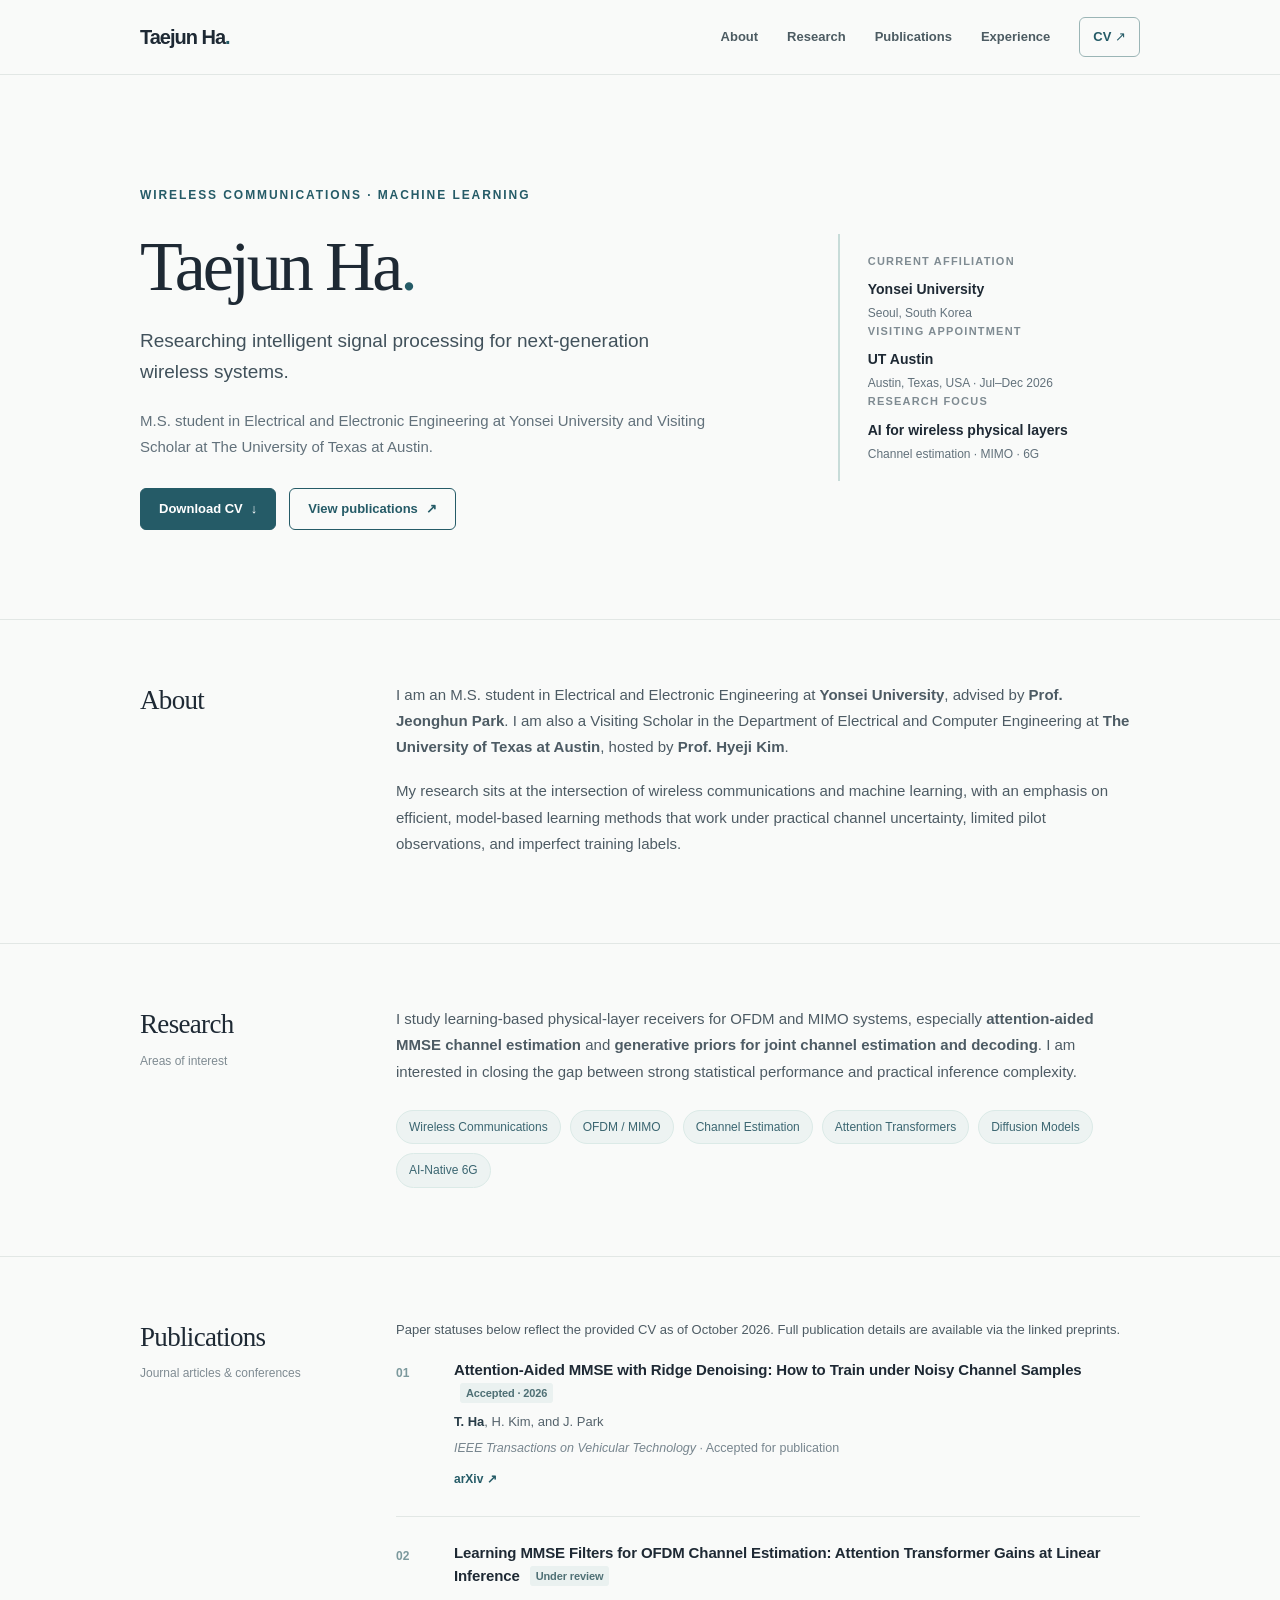
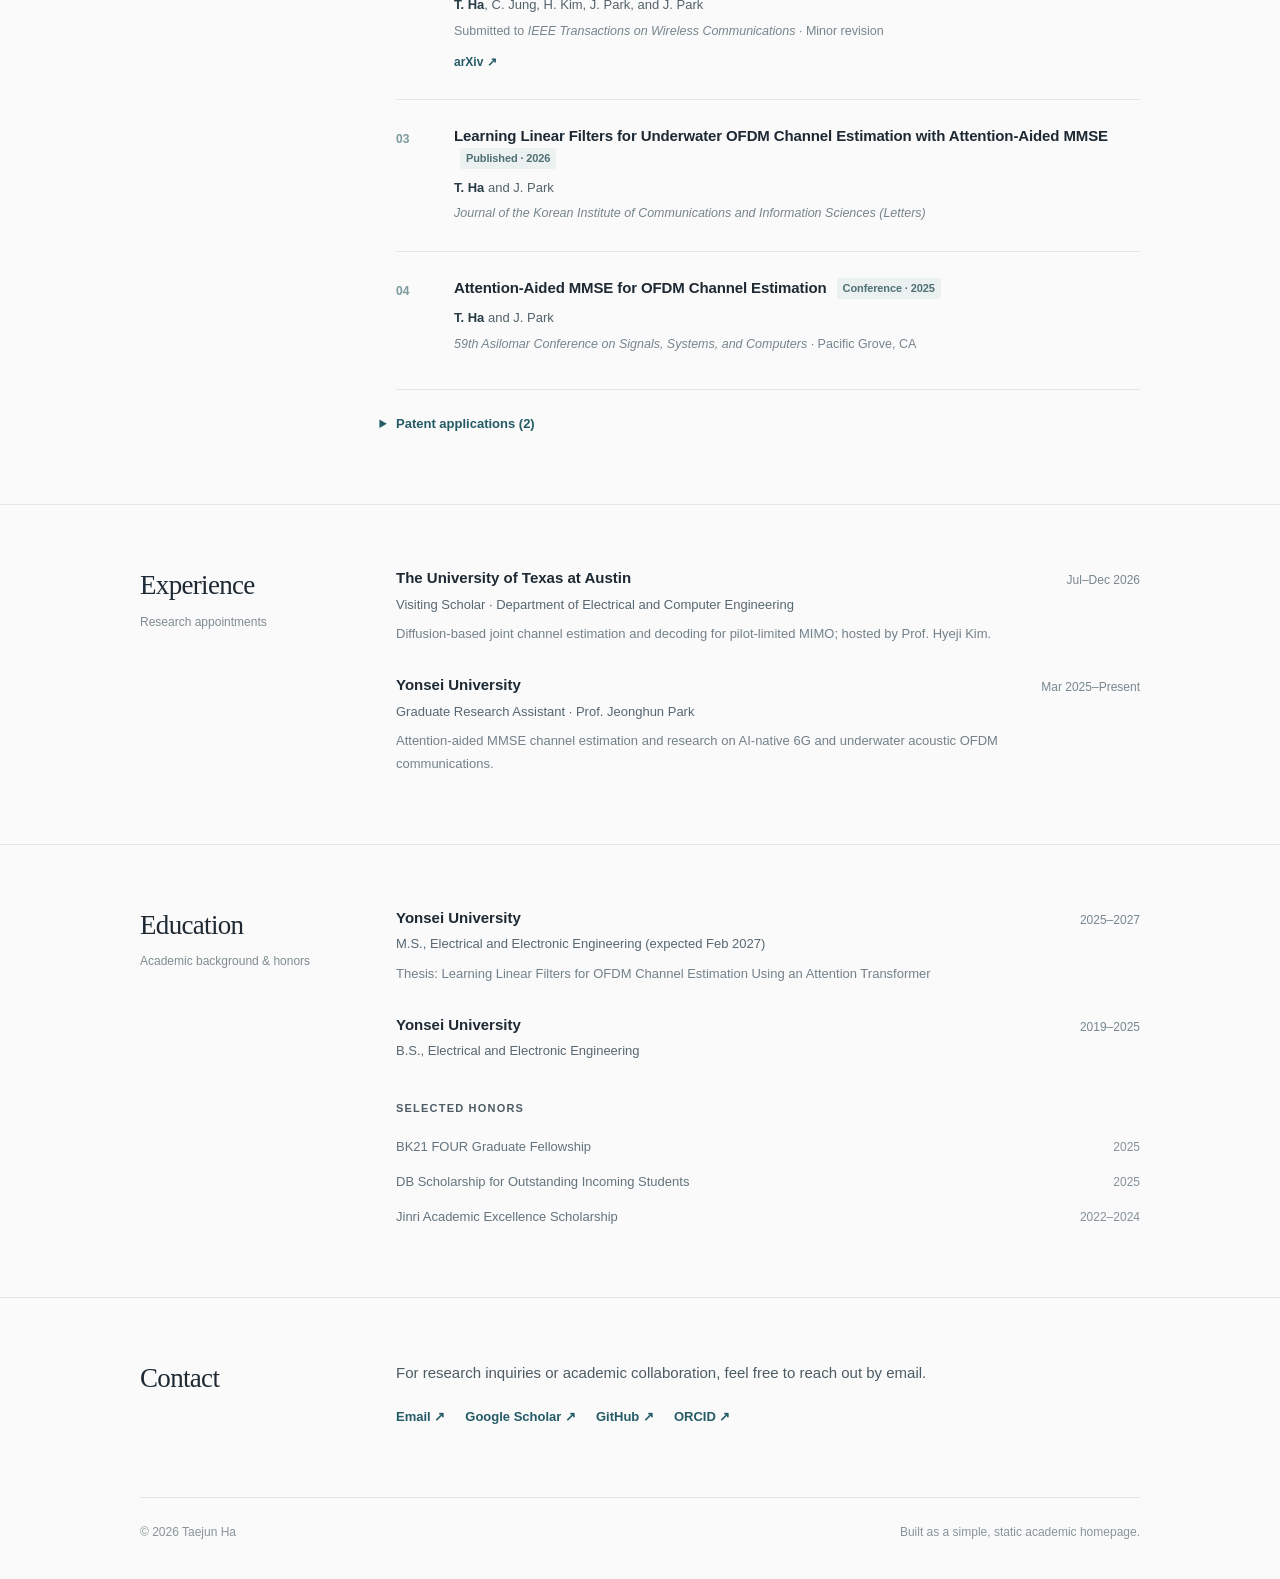
==== index.html @ 49353e11 "Add files via upload" ====
<!doctype html>
<html lang="en">
<head>
  <meta charset="utf-8">
  <meta name="viewport" content="width=device-width, initial-scale=1">
  <meta name="description" content="Taejun Ha — wireless communications researcher working on model-based deep learning, OFDM channel estimation, and AI-native 6G physical layers.">
  <meta name="theme-color" content="#f9faf9">
  <title>Taejun Ha | Researcher in Wireless Communications</title>
  <link rel="icon" type="image/svg+xml" href="favicon.svg">
  <style>
    :root {
      --bg: #f9faf9;
      --white: #ffffff;
      --ink: #1e2934;
      --muted: #62717b;
      --soft: #7f8b92;
      --accent: #255b67;
      --accent-dark: #18434c;
      --line: #e2e7e5;
      --tag: #edf3f2;
      --max: 1000px;
    }
    *, *::before, *::after { box-sizing: border-box; }
    html { scroll-behavior: smooth; scroll-padding-top: 105px; }
    body { margin: 0; background: var(--bg); color: var(--ink); font-family: -apple-system, BlinkMacSystemFont, "Segoe UI", Arial, sans-serif; font-size: 15px; line-height: 1.75; -webkit-font-smoothing: antialiased; }
    a { color: var(--accent); text-decoration: none; }
    a:hover { color: var(--accent-dark); text-decoration: underline; text-underline-offset: 3px; }
    a:focus-visible, summary:focus-visible { outline: 3px solid #76adb4; outline-offset: 4px; border-radius: 3px; }
    ::selection { color: var(--ink); background: #c8e2e0; }
    .skip-link { position: absolute; left: 12px; top: -80px; background: white; padding: 8px 12px; z-index: 11; }
    .skip-link:focus { top: 9px; }
    .container { width: min(calc(100% - 64px), var(--max)); margin: 0 auto; }
    .site-header { background: rgba(249, 250, 249, .95); border-bottom: 1px solid var(--line); position: sticky; top: 0; z-index: 10; backdrop-filter: blur(12px); }
    .header-inner { display: flex; justify-content: space-between; align-items: center; gap: 20px; min-height: 74px; }
    .brand { font-weight: 740; letter-spacing: -.05em; color: var(--ink); font-size: 20px; white-space: nowrap; }
    .brand span { color: var(--accent); }
    .brand:hover { color: var(--ink); text-decoration: none; }
    .nav-links { display: flex; align-items: center; gap: 29px; white-space: nowrap; }
    .nav-links a { color: #4c5b62; font-size: 13px; font-weight: 570; }
    .nav-links a:hover { color: var(--accent); }
    .header-cv { border: 1px solid #9bb5b6; border-radius: 6px; padding: 8px 13px; color: var(--accent) !important; }
    .hero { display: grid; grid-template-columns: minmax(0, 1.35fr) minmax(275px, .65fr); gap: 70px; padding-top: 110px; padding-bottom: 89px; }
    .eyebrow { color: var(--accent); font-size: 12px; text-transform: uppercase; letter-spacing: .16em; font-weight: 760; margin: 0 0 22px; }
    h1, h2, h3, p { margin-top: 0; }
    h1 { font-family: Georgia, "Times New Roman", serif; font-size: clamp(48px, 6vw, 70px); font-weight: 500; line-height: 1.1; letter-spacing: -.045em; margin-bottom: 21px; }
    .lead { color: #41515b; font-size: 19px; line-height: 1.62; font-weight: 390; max-width: 575px; margin-bottom: 20px; }
    .hero-desc { color: var(--muted); max-width: 570px; font-size: 15px; margin-bottom: 28px; }
    .actions { display: flex; gap: 13px; flex-wrap: wrap; align-items: center; }
    .btn { display: inline-flex; justify-content: center; align-items: center; gap: 8px; padding: 12px 18px; border: 1px solid var(--accent); border-radius: 6px; font-size: 13px; line-height: 1.2; font-weight: 700; transition: background .15s, color .15s, transform .15s; }
    .btn:hover { text-decoration: none; transform: translateY(-1px); }
    .btn-main { background: var(--accent); color: white; }
    .btn-main:hover { background: var(--accent-dark); color: white; }
    .btn-light { color: var(--accent); background: transparent; }
    .btn-light:hover { background: #eaf1f0; }
    .hero-aside { align-self: center; border-left: 2px solid #c8dcd9; padding: 18px 0 18px 28px; }
    .aside-label { font-size: 11px; font-weight: 740; text-transform: uppercase; color: var(--soft); letter-spacing: .11em; margin-bottom: 8px; }
    .aside-value { font-weight: 650; line-height: 1.5; margin: 0 0 25px; font-size: 14px; }
    .aside-value:last-child { margin-bottom: 0; }
    .aside-sub { display: block; color: var(--muted); font-size: 12px; font-weight: 400; margin-top: 4px; }
    .section { border-top: 1px solid var(--line); padding: 62px 0 68px; }
    .section-head { display: grid; grid-template-columns: 220px 1fr; gap: 36px; }
    .section-title { margin: 0; font-family: Georgia, "Times New Roman", serif; font-size: 27px; font-weight: 500; letter-spacing: -.025em; line-height: 1.35; }
    .section-sub { font-size: 12px; color: var(--soft); line-height: 1.6; margin-top: 9px; }
    .section-body { min-width: 0; }
    .section-body > p { max-width: 735px; color: #4d5b64; margin-bottom: 18px; }
    .tags { display: flex; flex-wrap: wrap; gap: 9px; margin-top: 25px; }
    .tag { background: var(--tag); color: #3b6671; font-size: 12px; border: 1px solid #dbeae7; border-radius: 50px; line-height: 1.2; padding: 9px 12px; }
    .section-note { color: var(--muted); font-size: 13px; margin-bottom: 25px; }
    .pub-list { list-style: none; padding: 0; margin: 0; }
    .pub { display: grid; grid-template-columns: 44px minmax(0, 1fr); gap: 14px; padding: 0 0 26px; margin-bottom: 25px; border-bottom: 1px solid var(--line); }
    .pub:last-child { margin-bottom: 0; padding-bottom: 0; border-bottom: 0; }
    .pub-num { font-size: 12px; font-weight: 720; color: #7c999d; padding-top: 4px; }
    .pub-title { font-weight: 740; font-size: 15px; line-height: 1.5; margin: 0 0 7px; letter-spacing: -.008em; }
    .pub-authors { color: #54626b; font-size: 13px; margin: 0 0 4px; }
    .pub-authors strong { color: #293d48; }
    .pub-meta { color: #77858e; font-size: 12.5px; margin: 0; }
    .pub-meta em { font-style: italic; }
    .pub-links { margin-top: 9px; display: flex; gap: 16px; flex-wrap: wrap; }
    .pub-links a { font-size: 12px; font-weight: 730; }
    .pill { color: #4f7075; background: #eaf1f0; border-radius: 3px; padding: 2px 6px; font-size: 11px; display: inline-block; margin-left: 6px; vertical-align: 1px; font-weight: 650; white-space: nowrap; }
    details.patents { margin-top: 34px; padding-top: 23px; border-top: 1px solid var(--line); }
    details.patents summary { cursor: pointer; font-size: 13px; font-weight: 720; color: var(--accent); list-style-position: outside; }
    .patent-list { padding: 16px 0 0 18px; color: #51606a; margin: 0; font-size: 13px; }
    .patent-list li { margin-bottom: 14px; padding-left: 3px; }
    .timeline { display: grid; gap: 28px; }
    .timeline-item { display: grid; grid-template-columns: minmax(0, 1fr) 125px; gap: 16px; }
    .timeline-item h3 { font-size: 15px; line-height: 1.5; margin: 0 0 4px; }
    .timeline-item .role { font-size: 13px; color: #586772; margin-bottom: 7px; }
    .timeline-item .detail { margin: 0; color: #73818b; font-size: 13px; }
    .timeline-item time { font-size: 12px; color: #788790; justify-self: end; padding-top: 3px; text-align: right; }
    .inner-heading { color: #5e717b; font-size: 11px; font-weight: 760; letter-spacing: .11em; text-transform: uppercase; margin: 29px 0 16px; }
    .mini-list { display: grid; gap: 12px; }
    .mini-list-item { display: flex; gap: 15px; justify-content: space-between; align-items: baseline; font-size: 13px; }
    .mini-list-item span { color: #64737d; }
    .mini-list-item time { color: #85919a; font-size: 12px; flex-shrink: 0; }
    .contact-line { display: flex; flex-wrap: wrap; gap: 11px 20px; margin-top: 20px; }
    .contact-line a { font-size: 13px; font-weight: 670; }
    .footer { border-top: 1px solid var(--line); padding: 24px 0 36px; display: flex; justify-content: space-between; gap: 20px; flex-wrap: wrap; color: #88959b; font-size: 12px; }
    @media (max-width: 860px) {
      .nav-links { gap: 15px; }
      .nav-links a { font-size: 12px; }
      .hero { gap: 37px; grid-template-columns: minmax(0, 1.3fr) minmax(240px, .7fr); }
      .section-head { grid-template-columns: 175px minmax(0, 1fr); gap: 28px; }
    }
    @media (max-width: 700px) {
      .container { width: min(calc(100% - 40px), var(--max)); }
      .header-inner { flex-wrap: wrap; gap: 4px; padding: 15px 0 12px; }
      .nav-links { width: 100%; justify-content: space-between; gap: 10px; overflow-x: auto; padding: 7px 0 0; }
      .nav-links a { font-size: 11.5px; }
      .header-cv { padding: 5px 8px; }
      .hero { display: block; padding-top: 66px; padding-bottom: 57px; }
      .hero-aside { margin-top: 44px; border-left-width: 2px; display: grid; grid-template-columns: 1fr 1fr; gap: 12px; }
      .aside-value { margin-bottom: 13px; }
      .hero-desc { font-size: 14px; }
      .section { padding: 43px 0 48px; }
      .section-head { display: block; }
      .section-title { margin-bottom: 9px; }
      .section-sub { margin: 0 0 24px; }
      .pub { grid-template-columns: 35px 1fr; gap: 7px; }
      .timeline-item { grid-template-columns: minmax(0,1fr); gap: 3px; }
      .timeline-item time { justify-self: start; order: -1; margin-bottom: 2px; }
    }
    @media (max-width: 360px) {
      .hero-aside { grid-template-columns: 1fr; }
      .nav-links { gap: 14px; justify-content: flex-start; }
    }
    @media (prefers-reduced-motion: reduce) { html { scroll-behavior: auto; } .btn { transition: none; } }
    @media print {
      .site-header, .actions, .footer, .skip-link { display: none; }
      html { scroll-padding-top: 0; }
      body { background: white; font-size: 11pt; }
      .container { width: 100%; }
      .hero { padding: 15pt 0 20pt; }
      .section { padding: 18pt 0; }
      .pub, .timeline-item { break-inside: avoid; }
    }
  </style>
</head>
<body>
  <a class="skip-link" href="#main">Skip to content</a>
  <header class="site-header">
    <div class="container header-inner">
      <a class="brand" href="#top" aria-label="Taejun Ha homepage">Taejun Ha<span>.</span></a>
      <nav class="nav-links" aria-label="Main navigation">
        <a href="#about">About</a>
        <a href="#research">Research</a>
        <a href="#publications">Publications</a>
        <a href="#experience">Experience</a>
        <a class="header-cv" href="assets/Taejun_Ha_CV_public.pdf" target="_blank" rel="noopener noreferrer">CV ↗</a>
      </nav>
    </div>
  </header>

  <main id="main">
    <section class="hero container" id="top" aria-labelledby="hero-title">
      <div>
        <p class="eyebrow">Wireless Communications · Machine Learning</p>
        <h1 id="hero-title">Taejun Ha<span style="color:var(--accent)">.</span></h1>
        <p class="lead">Researching intelligent signal processing for next-generation wireless systems.</p>
        <p class="hero-desc">M.S. student in Electrical and Electronic Engineering at Yonsei University and Visiting Scholar at The University of Texas at Austin.</p>
        <div class="actions">
          <a class="btn btn-main" href="assets/Taejun_Ha_CV_public.pdf" download="Taejun_Ha_CV.pdf">Download CV <span aria-hidden="true">↓</span></a>
          <a class="btn btn-light" href="#publications">View publications <span aria-hidden="true">↗</span></a>
        </div>
      </div>
      <aside class="hero-aside" aria-label="Academic details">
        <div>
          <p class="aside-label">Current affiliation</p>
          <p class="aside-value">Yonsei University<span class="aside-sub">Seoul, South Korea</span></p>
        </div>
        <div>
          <p class="aside-label">Visiting appointment</p>
          <p class="aside-value">UT Austin<span class="aside-sub">Austin, Texas, USA · Jul–Dec 2026</span></p>
        </div>
        <div>
          <p class="aside-label">Research focus</p>
          <p class="aside-value">AI for wireless physical layers<span class="aside-sub">Channel estimation · MIMO · 6G</span></p>
        </div>
      </aside>
    </section>

    <section class="section" id="about" aria-labelledby="about-heading">
      <div class="container section-head">
        <div><h2 class="section-title" id="about-heading">About</h2></div>
        <div class="section-body">
          <p>I am an M.S. student in Electrical and Electronic Engineering at <strong>Yonsei University</strong>, advised by <strong>Prof. Jeonghun Park</strong>. I am also a Visiting Scholar in the Department of Electrical and Computer Engineering at <strong>The University of Texas at Austin</strong>, hosted by <strong>Prof. Hyeji Kim</strong>.</p>
          <p>My research sits at the intersection of wireless communications and machine learning, with an emphasis on efficient, model-based learning methods that work under practical channel uncertainty, limited pilot observations, and imperfect training labels.</p>
        </div>
      </div>
    </section>

    <section class="section" id="research" aria-labelledby="research-heading">
      <div class="container section-head">
        <div><h2 class="section-title" id="research-heading">Research</h2><p class="section-sub">Areas of interest</p></div>
        <div class="section-body">
          <p>I study learning-based physical-layer receivers for OFDM and MIMO systems, especially <strong>attention-aided MMSE channel estimation</strong> and <strong>generative priors for joint channel estimation and decoding</strong>. I am interested in closing the gap between strong statistical performance and practical inference complexity.</p>
          <div class="tags" aria-label="Research keywords">
            <span class="tag">Wireless Communications</span>
            <span class="tag">OFDM / MIMO</span>
            <span class="tag">Channel Estimation</span>
            <span class="tag">Attention Transformers</span>
            <span class="tag">Diffusion Models</span>
            <span class="tag">AI-Native 6G</span>
          </div>
        </div>
      </div>
    </section>

    <section class="section" id="publications" aria-labelledby="publications-heading">
      <div class="container section-head">
        <div><h2 class="section-title" id="publications-heading">Publications</h2><p class="section-sub">Journal articles &amp; conferences</p></div>
        <div class="section-body">
          <p class="section-note">Paper statuses below reflect the provided CV as of October 2026. Full publication details are available via the linked preprints.</p>
          <ol class="pub-list">
            <li class="pub">
              <span class="pub-num">01</span>
              <div>
                <p class="pub-title">Attention-Aided MMSE with Ridge Denoising: How to Train under Noisy Channel Samples <span class="pill">Accepted · 2026</span></p>
                <p class="pub-authors"><strong>T. Ha</strong>, H. Kim, and J. Park</p>
                <p class="pub-meta"><em>IEEE Transactions on Vehicular Technology</em> · Accepted for publication</p>
                <div class="pub-links"><a href="https://arxiv.org/abs/2608.15945" target="_blank" rel="noopener noreferrer">arXiv ↗</a></div>
              </div>
            </li>
            <li class="pub">
              <span class="pub-num">02</span>
              <div>
                <p class="pub-title">Learning MMSE Filters for OFDM Channel Estimation: Attention Transformer Gains at Linear Inference <span class="pill">Under review</span></p>
                <p class="pub-authors"><strong>T. Ha</strong>, C. Jung, H. Kim, J. Park, and J. Park</p>
                <p class="pub-meta">Submitted to <em>IEEE Transactions on Wireless Communications</em> · Minor revision</p>
                <div class="pub-links"><a href="https://arxiv.org/abs/2506.00452" target="_blank" rel="noopener noreferrer">arXiv ↗</a></div>
              </div>
            </li>
            <li class="pub">
              <span class="pub-num">03</span>
              <div>
                <p class="pub-title">Learning Linear Filters for Underwater OFDM Channel Estimation with Attention-Aided MMSE <span class="pill">Published · 2026</span></p>
                <p class="pub-authors"><strong>T. Ha</strong> and J. Park</p>
                <p class="pub-meta"><em>Journal of the Korean Institute of Communications and Information Sciences (Letters)</em></p>
              </div>
            </li>
            <li class="pub">
              <span class="pub-num">04</span>
              <div>
                <p class="pub-title">Attention-Aided MMSE for OFDM Channel Estimation <span class="pill">Conference · 2025</span></p>
                <p class="pub-authors"><strong>T. Ha</strong> and J. Park</p>
                <p class="pub-meta"><em>59th Asilomar Conference on Signals, Systems, and Computers</em> · Pacific Grove, CA</p>
              </div>
            </li>
          </ol>
          <details class="patents">
            <summary>Patent applications (2)</summary>
            <ol class="patent-list">
              <li><strong>Channel Estimation System and Method Using A-MMSE in OFDM Systems.</strong> J. Park and T. Ha. Korean Patent Application No. 10-2025-0083228; filed June 24, 2025. Pending.</li>
              <li><strong>Method and Apparatus for Channel Estimation Using an Adaptive Channel-Estimation Filter.</strong> J. Park and T. Ha. Korean Patent Application No. 10-2026-0127455; filed July 10, 2026. Pending.</li>
            </ol>
          </details>
        </div>
      </div>
    </section>

    <section class="section" id="experience" aria-labelledby="experience-heading">
      <div class="container section-head">
        <div><h2 class="section-title" id="experience-heading">Experience</h2><p class="section-sub">Research appointments</p></div>
        <div class="section-body timeline">
          <div class="timeline-item">
            <div>
              <h3>The University of Texas at Austin</h3>
              <p class="role">Visiting Scholar · Department of Electrical and Computer Engineering</p>
              <p class="detail">Diffusion-based joint channel estimation and decoding for pilot-limited MIMO; hosted by Prof. Hyeji Kim.</p>
            </div>
            <time>Jul–Dec 2026</time>
          </div>
          <div class="timeline-item">
            <div>
              <h3>Yonsei University</h3>
              <p class="role">Graduate Research Assistant · Prof. Jeonghun Park</p>
              <p class="detail">Attention-aided MMSE channel estimation and research on AI-native 6G and underwater acoustic OFDM communications.</p>
            </div>
            <time>Mar 2025–Present</time>
          </div>
        </div>
      </div>
    </section>

    <section class="section" id="education" aria-labelledby="education-heading">
      <div class="container section-head">
        <div><h2 class="section-title" id="education-heading">Education</h2><p class="section-sub">Academic background &amp; honors</p></div>
        <div class="section-body">
          <div class="timeline">
            <div class="timeline-item">
              <div>
                <h3>Yonsei University</h3>
                <p class="role">M.S., Electrical and Electronic Engineering (expected Feb 2027)</p>
                <p class="detail">Thesis: Learning Linear Filters for OFDM Channel Estimation Using an Attention Transformer</p>
              </div>
              <time>2025–2027</time>
            </div>
            <div class="timeline-item">
              <div>
                <h3>Yonsei University</h3>
                <p class="role">B.S., Electrical and Electronic Engineering</p>
              </div>
              <time>2019–2025</time>
            </div>
          </div>
          <p class="inner-heading">Selected Honors</p>
          <div class="mini-list">
            <div class="mini-list-item"><span>BK21 FOUR Graduate Fellowship</span><time>2025</time></div>
            <div class="mini-list-item"><span>DB Scholarship for Outstanding Incoming Students</span><time>2025</time></div>
            <div class="mini-list-item"><span>Jinri Academic Excellence Scholarship</span><time>2022–2024</time></div>
          </div>
        </div>
      </div>
    </section>

    <section class="section" id="contact" aria-labelledby="contact-heading">
      <div class="container section-head">
        <div><h2 class="section-title" id="contact-heading">Contact</h2></div>
        <div class="section-body">
          <p>For research inquiries or academic collaboration, feel free to reach out by email.</p>
          <div class="contact-line">
            <a href="mailto:tjha@yonsei.ac.kr">Email ↗</a>
            <a href="https://scholar.google.com/citations?user=SCbCRH0AAAAJ" target="_blank" rel="noopener noreferrer">Google Scholar ↗</a>
            <a href="https://github.com/TaeJun1999" target="_blank" rel="noopener noreferrer">GitHub ↗</a>
            <a href="https://orcid.org/0009-0004-8856-996X" target="_blank" rel="noopener noreferrer">ORCID ↗</a>
          </div>
        </div>
      </div>
    </section>
  </main>

  <footer class="container footer">
    <span>© 2026 Taejun Ha</span>
    <span>Built as a simple, static academic homepage.</span>
  </footer>
</body>
</html>
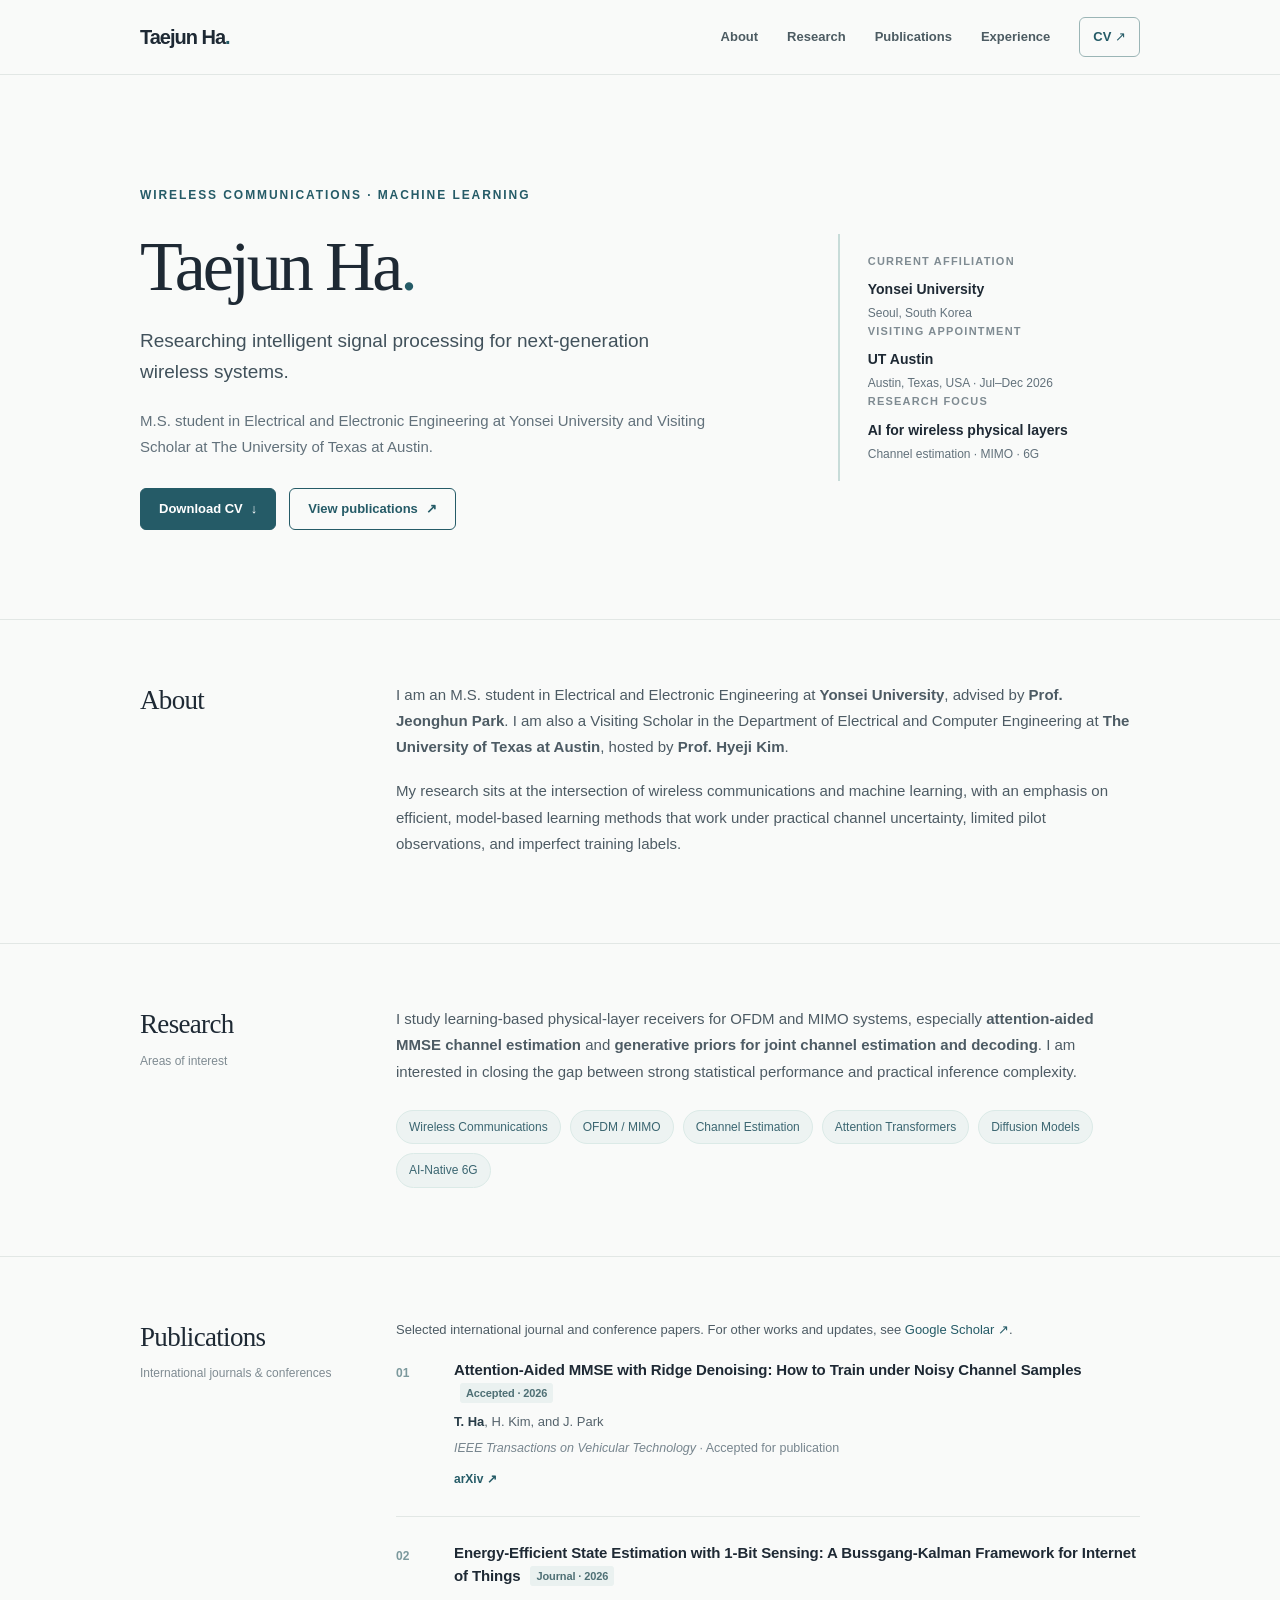
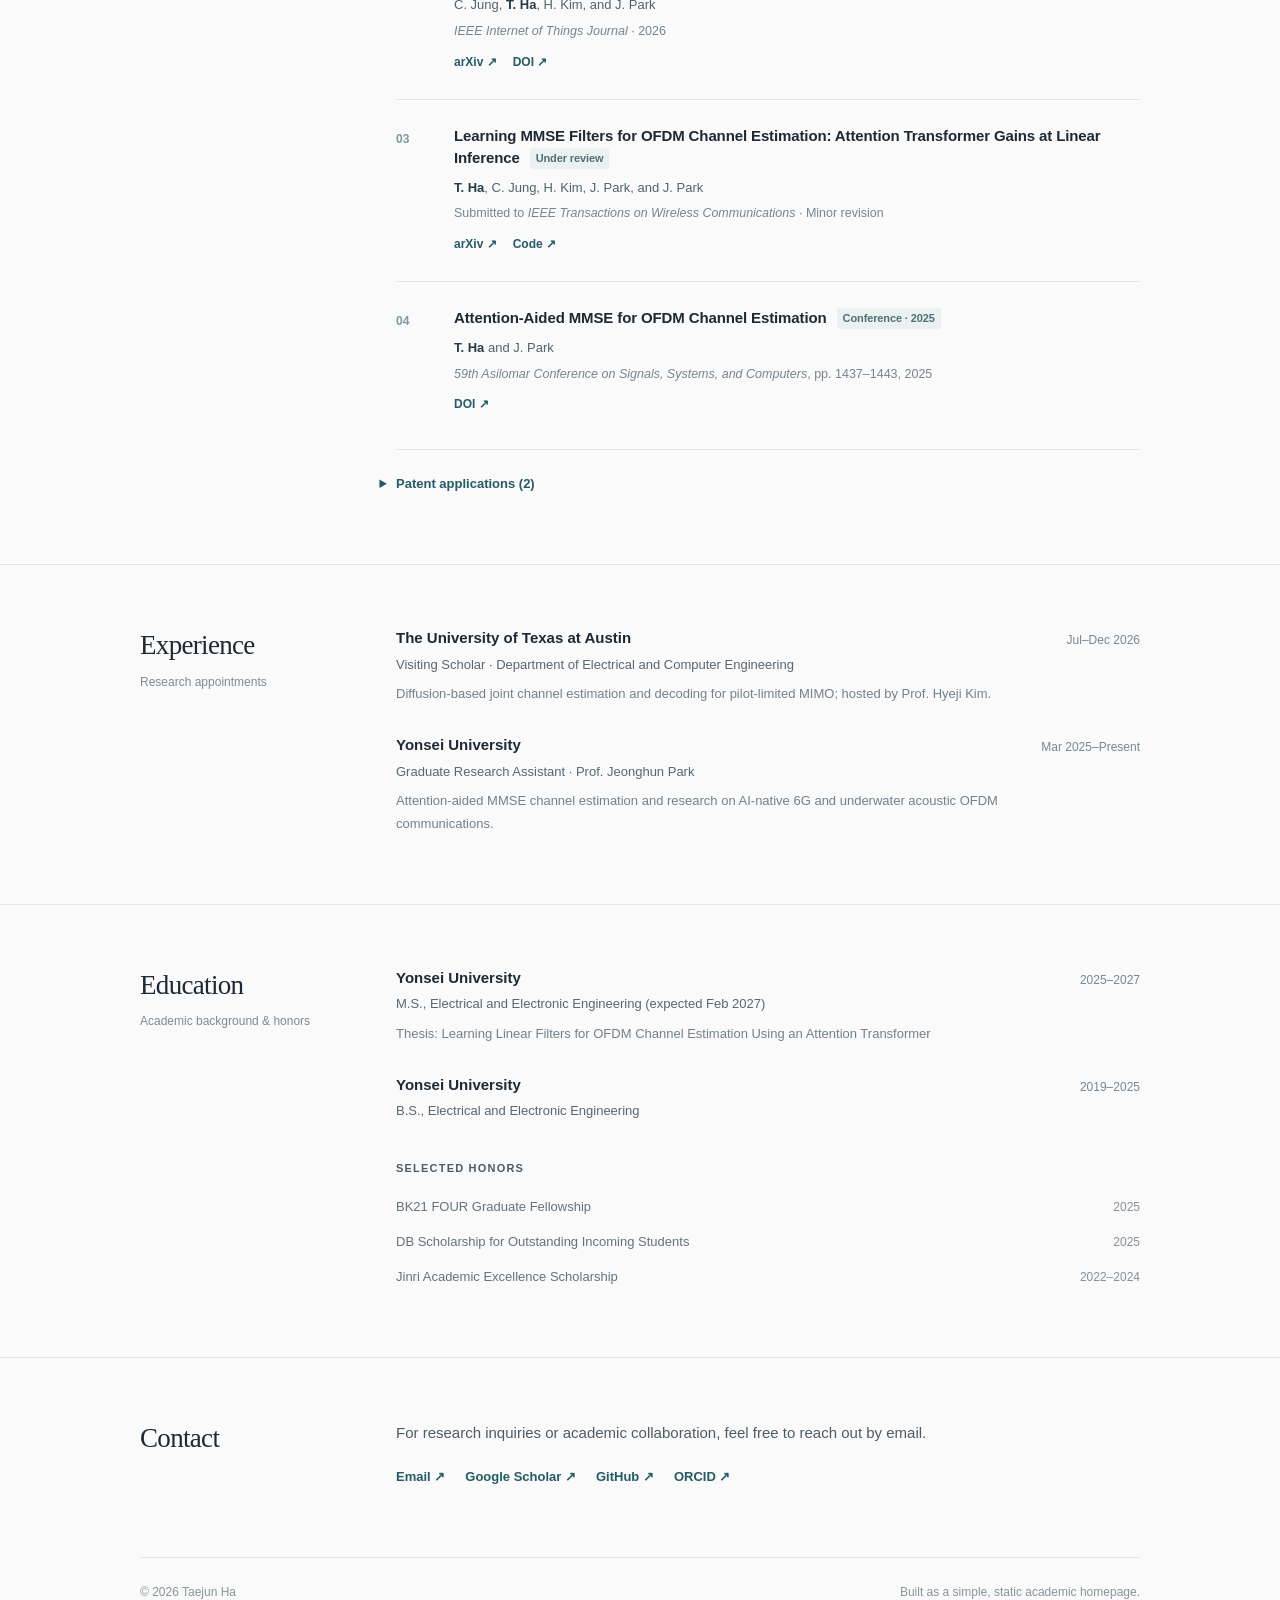
==== commit c67b72b5: "Refresh international publications and omit domestic papers" ====
--- a/index.html
+++ b/index.html
@@ -208,9 +208,9 @@
 
     <section class="section" id="publications" aria-labelledby="publications-heading">
       <div class="container section-head">
-        <div><h2 class="section-title" id="publications-heading">Publications</h2><p class="section-sub">Journal articles &amp; conferences</p></div>
-        <div class="section-body">
-          <p class="section-note">Paper statuses below reflect the provided CV as of October 2026. Full publication details are available via the linked preprints.</p>
+        <div><h2 class="section-title" id="publications-heading">Publications</h2><p class="section-sub">International journals &amp; conferences</p></div>
+        <div class="section-body">
+          <p class="section-note">Selected international journal and conference papers. For other works and updates, see <a href="https://scholar.google.com/citations?user=SCbCRH0AAAAJ" target="_blank" rel="noopener noreferrer">Google Scholar ↗</a>.</p>
           <ol class="pub-list">
             <li class="pub">
               <span class="pub-num">01</span>
@@ -224,18 +224,19 @@
             <li class="pub">
               <span class="pub-num">02</span>
               <div>
+                <p class="pub-title">Energy-Efficient State Estimation with 1-Bit Sensing: A Bussgang-Kalman Framework for Internet of Things <span class="pill">Journal · 2026</span></p>
+                <p class="pub-authors">C. Jung, <strong>T. Ha</strong>, H. Kim, and J. Park</p>
+                <p class="pub-meta"><em>IEEE Internet of Things Journal</em> · 2026</p>
+                <div class="pub-links"><a href="https://arxiv.org/abs/2507.17284" target="_blank" rel="noopener noreferrer">arXiv ↗</a> <a href="https://doi.org/10.1109/JIOT.2026.3725672" target="_blank" rel="noopener noreferrer">DOI ↗</a></div>
+              </div>
+            </li>
+            <li class="pub">
+              <span class="pub-num">03</span>
+              <div>
                 <p class="pub-title">Learning MMSE Filters for OFDM Channel Estimation: Attention Transformer Gains at Linear Inference <span class="pill">Under review</span></p>
                 <p class="pub-authors"><strong>T. Ha</strong>, C. Jung, H. Kim, J. Park, and J. Park</p>
                 <p class="pub-meta">Submitted to <em>IEEE Transactions on Wireless Communications</em> · Minor revision</p>
-                <div class="pub-links"><a href="https://arxiv.org/abs/2506.00452" target="_blank" rel="noopener noreferrer">arXiv ↗</a></div>
-              </div>
-            </li>
-            <li class="pub">
-              <span class="pub-num">03</span>
-              <div>
-                <p class="pub-title">Learning Linear Filters for Underwater OFDM Channel Estimation with Attention-Aided MMSE <span class="pill">Published · 2026</span></p>
-                <p class="pub-authors"><strong>T. Ha</strong> and J. Park</p>
-                <p class="pub-meta"><em>Journal of the Korean Institute of Communications and Information Sciences (Letters)</em></p>
+                <div class="pub-links"><a href="https://arxiv.org/abs/2506.00452" target="_blank" rel="noopener noreferrer">arXiv ↗</a> <a href="https://github.com/TaeJun1999/Attention-aided-MMSE" target="_blank" rel="noopener noreferrer">Code ↗</a></div>
               </div>
             </li>
             <li class="pub">
@@ -243,7 +244,8 @@
               <div>
                 <p class="pub-title">Attention-Aided MMSE for OFDM Channel Estimation <span class="pill">Conference · 2025</span></p>
                 <p class="pub-authors"><strong>T. Ha</strong> and J. Park</p>
-                <p class="pub-meta"><em>59th Asilomar Conference on Signals, Systems, and Computers</em> · Pacific Grove, CA</p>
+                <p class="pub-meta"><em>59th Asilomar Conference on Signals, Systems, and Computers</em>, pp. 1437–1443, 2025</p>
+                <div class="pub-links"><a href="https://doi.org/10.1109/IEEECONF67917.2025.11443463" target="_blank" rel="noopener noreferrer">DOI ↗</a></div>
               </div>
             </li>
           </ol>
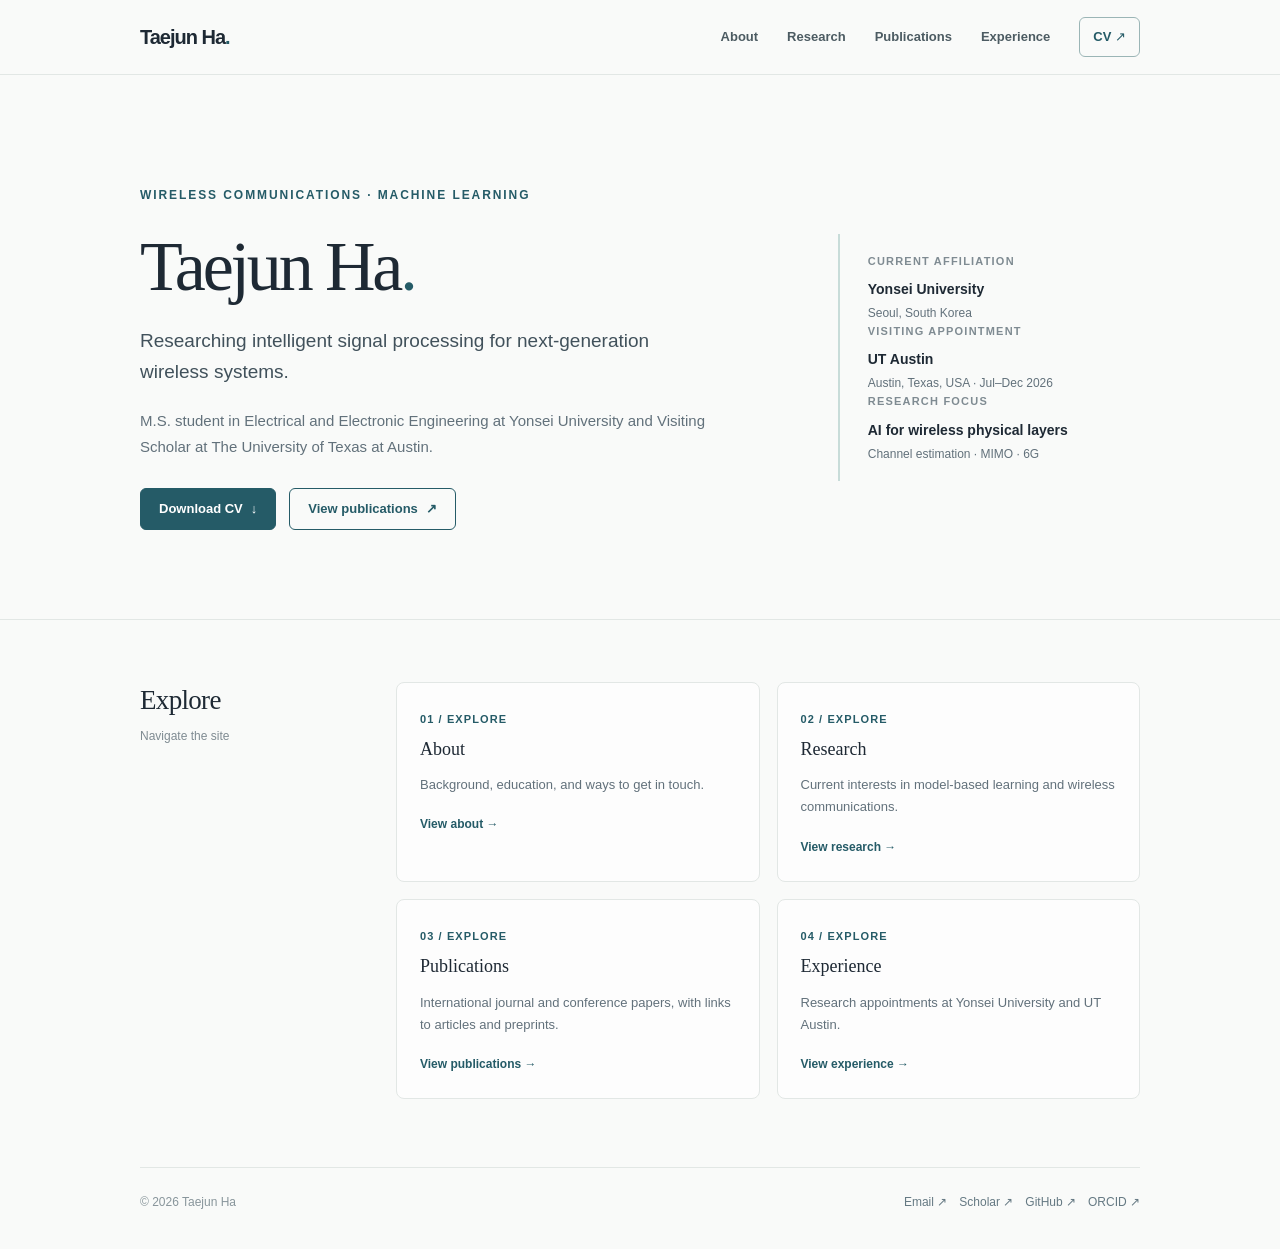
==== commit 343d440b: "Split academic website into dedicated pages and group journal vs conference papers" ====
--- a/index.html
+++ b/index.html
@@ -3,156 +3,29 @@
 <head>
   <meta charset="utf-8">
   <meta name="viewport" content="width=device-width, initial-scale=1">
-  <meta name="description" content="Taejun Ha — wireless communications researcher working on model-based deep learning, OFDM channel estimation, and AI-native 6G physical layers.">
+  <meta name="description" content="Academic homepage of Taejun Ha: research, international publications, experience and CV.">
   <meta name="theme-color" content="#f9faf9">
-  <title>Taejun Ha | Researcher in Wireless Communications</title>
+  <title>Home | Taejun Ha</title>
+  <link rel="canonical" href="https://tj-ha.github.io/">
   <link rel="icon" type="image/svg+xml" href="favicon.svg">
-  <style>
-    :root {
-      --bg: #f9faf9;
-      --white: #ffffff;
-      --ink: #1e2934;
-      --muted: #62717b;
-      --soft: #7f8b92;
-      --accent: #255b67;
-      --accent-dark: #18434c;
-      --line: #e2e7e5;
-      --tag: #edf3f2;
-      --max: 1000px;
-    }
-    *, *::before, *::after { box-sizing: border-box; }
-    html { scroll-behavior: smooth; scroll-padding-top: 105px; }
-    body { margin: 0; background: var(--bg); color: var(--ink); font-family: -apple-system, BlinkMacSystemFont, "Segoe UI", Arial, sans-serif; font-size: 15px; line-height: 1.75; -webkit-font-smoothing: antialiased; }
-    a { color: var(--accent); text-decoration: none; }
-    a:hover { color: var(--accent-dark); text-decoration: underline; text-underline-offset: 3px; }
-    a:focus-visible, summary:focus-visible { outline: 3px solid #76adb4; outline-offset: 4px; border-radius: 3px; }
-    ::selection { color: var(--ink); background: #c8e2e0; }
-    .skip-link { position: absolute; left: 12px; top: -80px; background: white; padding: 8px 12px; z-index: 11; }
-    .skip-link:focus { top: 9px; }
-    .container { width: min(calc(100% - 64px), var(--max)); margin: 0 auto; }
-    .site-header { background: rgba(249, 250, 249, .95); border-bottom: 1px solid var(--line); position: sticky; top: 0; z-index: 10; backdrop-filter: blur(12px); }
-    .header-inner { display: flex; justify-content: space-between; align-items: center; gap: 20px; min-height: 74px; }
-    .brand { font-weight: 740; letter-spacing: -.05em; color: var(--ink); font-size: 20px; white-space: nowrap; }
-    .brand span { color: var(--accent); }
-    .brand:hover { color: var(--ink); text-decoration: none; }
-    .nav-links { display: flex; align-items: center; gap: 29px; white-space: nowrap; }
-    .nav-links a { color: #4c5b62; font-size: 13px; font-weight: 570; }
-    .nav-links a:hover { color: var(--accent); }
-    .header-cv { border: 1px solid #9bb5b6; border-radius: 6px; padding: 8px 13px; color: var(--accent) !important; }
-    .hero { display: grid; grid-template-columns: minmax(0, 1.35fr) minmax(275px, .65fr); gap: 70px; padding-top: 110px; padding-bottom: 89px; }
-    .eyebrow { color: var(--accent); font-size: 12px; text-transform: uppercase; letter-spacing: .16em; font-weight: 760; margin: 0 0 22px; }
-    h1, h2, h3, p { margin-top: 0; }
-    h1 { font-family: Georgia, "Times New Roman", serif; font-size: clamp(48px, 6vw, 70px); font-weight: 500; line-height: 1.1; letter-spacing: -.045em; margin-bottom: 21px; }
-    .lead { color: #41515b; font-size: 19px; line-height: 1.62; font-weight: 390; max-width: 575px; margin-bottom: 20px; }
-    .hero-desc { color: var(--muted); max-width: 570px; font-size: 15px; margin-bottom: 28px; }
-    .actions { display: flex; gap: 13px; flex-wrap: wrap; align-items: center; }
-    .btn { display: inline-flex; justify-content: center; align-items: center; gap: 8px; padding: 12px 18px; border: 1px solid var(--accent); border-radius: 6px; font-size: 13px; line-height: 1.2; font-weight: 700; transition: background .15s, color .15s, transform .15s; }
-    .btn:hover { text-decoration: none; transform: translateY(-1px); }
-    .btn-main { background: var(--accent); color: white; }
-    .btn-main:hover { background: var(--accent-dark); color: white; }
-    .btn-light { color: var(--accent); background: transparent; }
-    .btn-light:hover { background: #eaf1f0; }
-    .hero-aside { align-self: center; border-left: 2px solid #c8dcd9; padding: 18px 0 18px 28px; }
-    .aside-label { font-size: 11px; font-weight: 740; text-transform: uppercase; color: var(--soft); letter-spacing: .11em; margin-bottom: 8px; }
-    .aside-value { font-weight: 650; line-height: 1.5; margin: 0 0 25px; font-size: 14px; }
-    .aside-value:last-child { margin-bottom: 0; }
-    .aside-sub { display: block; color: var(--muted); font-size: 12px; font-weight: 400; margin-top: 4px; }
-    .section { border-top: 1px solid var(--line); padding: 62px 0 68px; }
-    .section-head { display: grid; grid-template-columns: 220px 1fr; gap: 36px; }
-    .section-title { margin: 0; font-family: Georgia, "Times New Roman", serif; font-size: 27px; font-weight: 500; letter-spacing: -.025em; line-height: 1.35; }
-    .section-sub { font-size: 12px; color: var(--soft); line-height: 1.6; margin-top: 9px; }
-    .section-body { min-width: 0; }
-    .section-body > p { max-width: 735px; color: #4d5b64; margin-bottom: 18px; }
-    .tags { display: flex; flex-wrap: wrap; gap: 9px; margin-top: 25px; }
-    .tag { background: var(--tag); color: #3b6671; font-size: 12px; border: 1px solid #dbeae7; border-radius: 50px; line-height: 1.2; padding: 9px 12px; }
-    .section-note { color: var(--muted); font-size: 13px; margin-bottom: 25px; }
-    .pub-list { list-style: none; padding: 0; margin: 0; }
-    .pub { display: grid; grid-template-columns: 44px minmax(0, 1fr); gap: 14px; padding: 0 0 26px; margin-bottom: 25px; border-bottom: 1px solid var(--line); }
-    .pub:last-child { margin-bottom: 0; padding-bottom: 0; border-bottom: 0; }
-    .pub-num { font-size: 12px; font-weight: 720; color: #7c999d; padding-top: 4px; }
-    .pub-title { font-weight: 740; font-size: 15px; line-height: 1.5; margin: 0 0 7px; letter-spacing: -.008em; }
-    .pub-authors { color: #54626b; font-size: 13px; margin: 0 0 4px; }
-    .pub-authors strong { color: #293d48; }
-    .pub-meta { color: #77858e; font-size: 12.5px; margin: 0; }
-    .pub-meta em { font-style: italic; }
-    .pub-links { margin-top: 9px; display: flex; gap: 16px; flex-wrap: wrap; }
-    .pub-links a { font-size: 12px; font-weight: 730; }
-    .pill { color: #4f7075; background: #eaf1f0; border-radius: 3px; padding: 2px 6px; font-size: 11px; display: inline-block; margin-left: 6px; vertical-align: 1px; font-weight: 650; white-space: nowrap; }
-    details.patents { margin-top: 34px; padding-top: 23px; border-top: 1px solid var(--line); }
-    details.patents summary { cursor: pointer; font-size: 13px; font-weight: 720; color: var(--accent); list-style-position: outside; }
-    .patent-list { padding: 16px 0 0 18px; color: #51606a; margin: 0; font-size: 13px; }
-    .patent-list li { margin-bottom: 14px; padding-left: 3px; }
-    .timeline { display: grid; gap: 28px; }
-    .timeline-item { display: grid; grid-template-columns: minmax(0, 1fr) 125px; gap: 16px; }
-    .timeline-item h3 { font-size: 15px; line-height: 1.5; margin: 0 0 4px; }
-    .timeline-item .role { font-size: 13px; color: #586772; margin-bottom: 7px; }
-    .timeline-item .detail { margin: 0; color: #73818b; font-size: 13px; }
-    .timeline-item time { font-size: 12px; color: #788790; justify-self: end; padding-top: 3px; text-align: right; }
-    .inner-heading { color: #5e717b; font-size: 11px; font-weight: 760; letter-spacing: .11em; text-transform: uppercase; margin: 29px 0 16px; }
-    .mini-list { display: grid; gap: 12px; }
-    .mini-list-item { display: flex; gap: 15px; justify-content: space-between; align-items: baseline; font-size: 13px; }
-    .mini-list-item span { color: #64737d; }
-    .mini-list-item time { color: #85919a; font-size: 12px; flex-shrink: 0; }
-    .contact-line { display: flex; flex-wrap: wrap; gap: 11px 20px; margin-top: 20px; }
-    .contact-line a { font-size: 13px; font-weight: 670; }
-    .footer { border-top: 1px solid var(--line); padding: 24px 0 36px; display: flex; justify-content: space-between; gap: 20px; flex-wrap: wrap; color: #88959b; font-size: 12px; }
-    @media (max-width: 860px) {
-      .nav-links { gap: 15px; }
-      .nav-links a { font-size: 12px; }
-      .hero { gap: 37px; grid-template-columns: minmax(0, 1.3fr) minmax(240px, .7fr); }
-      .section-head { grid-template-columns: 175px minmax(0, 1fr); gap: 28px; }
-    }
-    @media (max-width: 700px) {
-      .container { width: min(calc(100% - 40px), var(--max)); }
-      .header-inner { flex-wrap: wrap; gap: 4px; padding: 15px 0 12px; }
-      .nav-links { width: 100%; justify-content: space-between; gap: 10px; overflow-x: auto; padding: 7px 0 0; }
-      .nav-links a { font-size: 11.5px; }
-      .header-cv { padding: 5px 8px; }
-      .hero { display: block; padding-top: 66px; padding-bottom: 57px; }
-      .hero-aside { margin-top: 44px; border-left-width: 2px; display: grid; grid-template-columns: 1fr 1fr; gap: 12px; }
-      .aside-value { margin-bottom: 13px; }
-      .hero-desc { font-size: 14px; }
-      .section { padding: 43px 0 48px; }
-      .section-head { display: block; }
-      .section-title { margin-bottom: 9px; }
-      .section-sub { margin: 0 0 24px; }
-      .pub { grid-template-columns: 35px 1fr; gap: 7px; }
-      .timeline-item { grid-template-columns: minmax(0,1fr); gap: 3px; }
-      .timeline-item time { justify-self: start; order: -1; margin-bottom: 2px; }
-    }
-    @media (max-width: 360px) {
-      .hero-aside { grid-template-columns: 1fr; }
-      .nav-links { gap: 14px; justify-content: flex-start; }
-    }
-    @media (prefers-reduced-motion: reduce) { html { scroll-behavior: auto; } .btn { transition: none; } }
-    @media print {
-      .site-header, .actions, .footer, .skip-link { display: none; }
-      html { scroll-padding-top: 0; }
-      body { background: white; font-size: 11pt; }
-      .container { width: 100%; }
-      .hero { padding: 15pt 0 20pt; }
-      .section { padding: 18pt 0; }
-      .pub, .timeline-item { break-inside: avoid; }
-    }
-  </style>
+  <link rel="stylesheet" href="style.css">
 </head>
 <body>
   <a class="skip-link" href="#main">Skip to content</a>
   <header class="site-header">
     <div class="container header-inner">
-      <a class="brand" href="#top" aria-label="Taejun Ha homepage">Taejun Ha<span>.</span></a>
+      <a class="brand" href="index.html" aria-label="Taejun Ha homepage">Taejun Ha<span>.</span></a>
       <nav class="nav-links" aria-label="Main navigation">
-        <a href="#about">About</a>
-        <a href="#research">Research</a>
-        <a href="#publications">Publications</a>
-        <a href="#experience">Experience</a>
+        <a href="about.html">About</a>
+        <a href="research.html">Research</a>
+        <a href="publications.html">Publications</a>
+        <a href="experience.html">Experience</a>
         <a class="header-cv" href="assets/Taejun_Ha_CV_public.pdf" target="_blank" rel="noopener noreferrer">CV ↗</a>
       </nav>
     </div>
   </header>
-
   <main id="main">
-    <section class="hero container" id="top" aria-labelledby="hero-title">
+<section class="hero container" id="top" aria-labelledby="hero-title">
       <div>
         <p class="eyebrow">Wireless Communications · Machine Learning</p>
         <h1 id="hero-title">Taejun Ha<span style="color:var(--accent)">.</span></h1>
@@ -160,7 +33,7 @@
         <p class="hero-desc">M.S. student in Electrical and Electronic Engineering at Yonsei University and Visiting Scholar at The University of Texas at Austin.</p>
         <div class="actions">
           <a class="btn btn-main" href="assets/Taejun_Ha_CV_public.pdf" download="Taejun_Ha_CV.pdf">Download CV <span aria-hidden="true">↓</span></a>
-          <a class="btn btn-light" href="#publications">View publications <span aria-hidden="true">↗</span></a>
+          <a class="btn btn-light" href="publications.html">View publications <span aria-hidden="true">↗</span></a>
         </div>
       </div>
       <aside class="hero-aside" aria-label="Academic details">
@@ -178,162 +51,51 @@
         </div>
       </aside>
     </section>
-
-    <section class="section" id="about" aria-labelledby="about-heading">
-      <div class="container section-head">
-        <div><h2 class="section-title" id="about-heading">About</h2></div>
-        <div class="section-body">
-          <p>I am an M.S. student in Electrical and Electronic Engineering at <strong>Yonsei University</strong>, advised by <strong>Prof. Jeonghun Park</strong>. I am also a Visiting Scholar in the Department of Electrical and Computer Engineering at <strong>The University of Texas at Austin</strong>, hosted by <strong>Prof. Hyeji Kim</strong>.</p>
-          <p>My research sits at the intersection of wireless communications and machine learning, with an emphasis on efficient, model-based learning methods that work under practical channel uncertainty, limited pilot observations, and imperfect training labels.</p>
+<section class="section" id="explore" aria-labelledby="explore-heading">
+    <div class="container section-head">
+      <div><h2 class="section-title" id="explore-heading">Explore</h2><p class="section-sub">Navigate the site</p></div>
+      <div class="section-body">
+        <div class="explore-grid">
+          <article class="feature-card">
+            <a href="about.html">
+              <span class="feature-index">01 / EXPLORE</span>
+              <h3>About</h3>
+              <p>Background, education, and ways to get in touch.</p>
+              <span class="feature-action">View about →</span>
+            </a>
+          </article>
+          <article class="feature-card">
+            <a href="research.html">
+              <span class="feature-index">02 / EXPLORE</span>
+              <h3>Research</h3>
+              <p>Current interests in model-based learning and wireless communications.</p>
+              <span class="feature-action">View research →</span>
+            </a>
+          </article>
+          <article class="feature-card">
+            <a href="publications.html">
+              <span class="feature-index">03 / EXPLORE</span>
+              <h3>Publications</h3>
+              <p>International journal and conference papers, with links to articles and preprints.</p>
+              <span class="feature-action">View publications →</span>
+            </a>
+          </article>
+          <article class="feature-card">
+            <a href="experience.html">
+              <span class="feature-index">04 / EXPLORE</span>
+              <h3>Experience</h3>
+              <p>Research appointments at Yonsei University and UT Austin.</p>
+              <span class="feature-action">View experience →</span>
+            </a>
+          </article>
         </div>
       </div>
-    </section>
-
-    <section class="section" id="research" aria-labelledby="research-heading">
-      <div class="container section-head">
-        <div><h2 class="section-title" id="research-heading">Research</h2><p class="section-sub">Areas of interest</p></div>
-        <div class="section-body">
-          <p>I study learning-based physical-layer receivers for OFDM and MIMO systems, especially <strong>attention-aided MMSE channel estimation</strong> and <strong>generative priors for joint channel estimation and decoding</strong>. I am interested in closing the gap between strong statistical performance and practical inference complexity.</p>
-          <div class="tags" aria-label="Research keywords">
-            <span class="tag">Wireless Communications</span>
-            <span class="tag">OFDM / MIMO</span>
-            <span class="tag">Channel Estimation</span>
-            <span class="tag">Attention Transformers</span>
-            <span class="tag">Diffusion Models</span>
-            <span class="tag">AI-Native 6G</span>
-          </div>
-        </div>
-      </div>
-    </section>
-
-    <section class="section" id="publications" aria-labelledby="publications-heading">
-      <div class="container section-head">
-        <div><h2 class="section-title" id="publications-heading">Publications</h2><p class="section-sub">International journals &amp; conferences</p></div>
-        <div class="section-body">
-          <p class="section-note">Selected international journal and conference papers. For other works and updates, see <a href="https://scholar.google.com/citations?user=SCbCRH0AAAAJ" target="_blank" rel="noopener noreferrer">Google Scholar ↗</a>.</p>
-          <ol class="pub-list">
-            <li class="pub">
-              <span class="pub-num">01</span>
-              <div>
-                <p class="pub-title">Attention-Aided MMSE with Ridge Denoising: How to Train under Noisy Channel Samples <span class="pill">Accepted · 2026</span></p>
-                <p class="pub-authors"><strong>T. Ha</strong>, H. Kim, and J. Park</p>
-                <p class="pub-meta"><em>IEEE Transactions on Vehicular Technology</em> · Accepted for publication</p>
-                <div class="pub-links"><a href="https://arxiv.org/abs/2608.15945" target="_blank" rel="noopener noreferrer">arXiv ↗</a></div>
-              </div>
-            </li>
-            <li class="pub">
-              <span class="pub-num">02</span>
-              <div>
-                <p class="pub-title">Energy-Efficient State Estimation with 1-Bit Sensing: A Bussgang-Kalman Framework for Internet of Things <span class="pill">Journal · 2026</span></p>
-                <p class="pub-authors">C. Jung, <strong>T. Ha</strong>, H. Kim, and J. Park</p>
-                <p class="pub-meta"><em>IEEE Internet of Things Journal</em> · 2026</p>
-                <div class="pub-links"><a href="https://arxiv.org/abs/2507.17284" target="_blank" rel="noopener noreferrer">arXiv ↗</a> <a href="https://doi.org/10.1109/JIOT.2026.3725672" target="_blank" rel="noopener noreferrer">DOI ↗</a></div>
-              </div>
-            </li>
-            <li class="pub">
-              <span class="pub-num">03</span>
-              <div>
-                <p class="pub-title">Learning MMSE Filters for OFDM Channel Estimation: Attention Transformer Gains at Linear Inference <span class="pill">Under review</span></p>
-                <p class="pub-authors"><strong>T. Ha</strong>, C. Jung, H. Kim, J. Park, and J. Park</p>
-                <p class="pub-meta">Submitted to <em>IEEE Transactions on Wireless Communications</em> · Minor revision</p>
-                <div class="pub-links"><a href="https://arxiv.org/abs/2506.00452" target="_blank" rel="noopener noreferrer">arXiv ↗</a> <a href="https://github.com/TaeJun1999/Attention-aided-MMSE" target="_blank" rel="noopener noreferrer">Code ↗</a></div>
-              </div>
-            </li>
-            <li class="pub">
-              <span class="pub-num">04</span>
-              <div>
-                <p class="pub-title">Attention-Aided MMSE for OFDM Channel Estimation <span class="pill">Conference · 2025</span></p>
-                <p class="pub-authors"><strong>T. Ha</strong> and J. Park</p>
-                <p class="pub-meta"><em>59th Asilomar Conference on Signals, Systems, and Computers</em>, pp. 1437–1443, 2025</p>
-                <div class="pub-links"><a href="https://doi.org/10.1109/IEEECONF67917.2025.11443463" target="_blank" rel="noopener noreferrer">DOI ↗</a></div>
-              </div>
-            </li>
-          </ol>
-          <details class="patents">
-            <summary>Patent applications (2)</summary>
-            <ol class="patent-list">
-              <li><strong>Channel Estimation System and Method Using A-MMSE in OFDM Systems.</strong> J. Park and T. Ha. Korean Patent Application No. 10-2025-0083228; filed June 24, 2025. Pending.</li>
-              <li><strong>Method and Apparatus for Channel Estimation Using an Adaptive Channel-Estimation Filter.</strong> J. Park and T. Ha. Korean Patent Application No. 10-2026-0127455; filed July 10, 2026. Pending.</li>
-            </ol>
-          </details>
-        </div>
-      </div>
-    </section>
-
-    <section class="section" id="experience" aria-labelledby="experience-heading">
-      <div class="container section-head">
-        <div><h2 class="section-title" id="experience-heading">Experience</h2><p class="section-sub">Research appointments</p></div>
-        <div class="section-body timeline">
-          <div class="timeline-item">
-            <div>
-              <h3>The University of Texas at Austin</h3>
-              <p class="role">Visiting Scholar · Department of Electrical and Computer Engineering</p>
-              <p class="detail">Diffusion-based joint channel estimation and decoding for pilot-limited MIMO; hosted by Prof. Hyeji Kim.</p>
-            </div>
-            <time>Jul–Dec 2026</time>
-          </div>
-          <div class="timeline-item">
-            <div>
-              <h3>Yonsei University</h3>
-              <p class="role">Graduate Research Assistant · Prof. Jeonghun Park</p>
-              <p class="detail">Attention-aided MMSE channel estimation and research on AI-native 6G and underwater acoustic OFDM communications.</p>
-            </div>
-            <time>Mar 2025–Present</time>
-          </div>
-        </div>
-      </div>
-    </section>
-
-    <section class="section" id="education" aria-labelledby="education-heading">
-      <div class="container section-head">
-        <div><h2 class="section-title" id="education-heading">Education</h2><p class="section-sub">Academic background &amp; honors</p></div>
-        <div class="section-body">
-          <div class="timeline">
-            <div class="timeline-item">
-              <div>
-                <h3>Yonsei University</h3>
-                <p class="role">M.S., Electrical and Electronic Engineering (expected Feb 2027)</p>
-                <p class="detail">Thesis: Learning Linear Filters for OFDM Channel Estimation Using an Attention Transformer</p>
-              </div>
-              <time>2025–2027</time>
-            </div>
-            <div class="timeline-item">
-              <div>
-                <h3>Yonsei University</h3>
-                <p class="role">B.S., Electrical and Electronic Engineering</p>
-              </div>
-              <time>2019–2025</time>
-            </div>
-          </div>
-          <p class="inner-heading">Selected Honors</p>
-          <div class="mini-list">
-            <div class="mini-list-item"><span>BK21 FOUR Graduate Fellowship</span><time>2025</time></div>
-            <div class="mini-list-item"><span>DB Scholarship for Outstanding Incoming Students</span><time>2025</time></div>
-            <div class="mini-list-item"><span>Jinri Academic Excellence Scholarship</span><time>2022–2024</time></div>
-          </div>
-        </div>
-      </div>
-    </section>
-
-    <section class="section" id="contact" aria-labelledby="contact-heading">
-      <div class="container section-head">
-        <div><h2 class="section-title" id="contact-heading">Contact</h2></div>
-        <div class="section-body">
-          <p>For research inquiries or academic collaboration, feel free to reach out by email.</p>
-          <div class="contact-line">
-            <a href="mailto:tjha@yonsei.ac.kr">Email ↗</a>
-            <a href="https://scholar.google.com/citations?user=SCbCRH0AAAAJ" target="_blank" rel="noopener noreferrer">Google Scholar ↗</a>
-            <a href="https://github.com/TaeJun1999" target="_blank" rel="noopener noreferrer">GitHub ↗</a>
-            <a href="https://orcid.org/0009-0004-8856-996X" target="_blank" rel="noopener noreferrer">ORCID ↗</a>
-          </div>
-        </div>
-      </div>
-    </section>
+    </div>
+  </section>
   </main>
-
   <footer class="container footer">
     <span>© 2026 Taejun Ha</span>
-    <span>Built as a simple, static academic homepage.</span>
+    <span><a href="mailto:tjha@yonsei.ac.kr">Email ↗</a><a href="https://scholar.google.com/citations?user=SCbCRH0AAAAJ" target="_blank" rel="noopener noreferrer">Scholar ↗</a><a href="https://github.com/TaeJun1999" target="_blank" rel="noopener noreferrer">GitHub ↗</a><a href="https://orcid.org/0009-0004-8856-996X" target="_blank" rel="noopener noreferrer">ORCID ↗</a></span>
   </footer>
 </body>
 </html>
--- a/style.css
+++ b/style.css
@@ -0,0 +1,161 @@
+:root {
+      --bg: #f9faf9;
+      --white: #ffffff;
+      --ink: #1e2934;
+      --muted: #62717b;
+      --soft: #7f8b92;
+      --accent: #255b67;
+      --accent-dark: #18434c;
+      --line: #e2e7e5;
+      --tag: #edf3f2;
+      --max: 1000px;
+    }
+    *, *::before, *::after { box-sizing: border-box; }
+    html { scroll-behavior: smooth; scroll-padding-top: 105px; }
+    body { margin: 0; background: var(--bg); color: var(--ink); font-family: -apple-system, BlinkMacSystemFont, "Segoe UI", Arial, sans-serif; font-size: 15px; line-height: 1.75; -webkit-font-smoothing: antialiased; }
+    a { color: var(--accent); text-decoration: none; }
+    a:hover { color: var(--accent-dark); text-decoration: underline; text-underline-offset: 3px; }
+    a:focus-visible, summary:focus-visible { outline: 3px solid #76adb4; outline-offset: 4px; border-radius: 3px; }
+    ::selection { color: var(--ink); background: #c8e2e0; }
+    .skip-link { position: absolute; left: 12px; top: -80px; background: white; padding: 8px 12px; z-index: 11; }
+    .skip-link:focus { top: 9px; }
+    .container { width: min(calc(100% - 64px), var(--max)); margin: 0 auto; }
+    .site-header { background: rgba(249, 250, 249, .95); border-bottom: 1px solid var(--line); position: sticky; top: 0; z-index: 10; backdrop-filter: blur(12px); }
+    .header-inner { display: flex; justify-content: space-between; align-items: center; gap: 20px; min-height: 74px; }
+    .brand { font-weight: 740; letter-spacing: -.05em; color: var(--ink); font-size: 20px; white-space: nowrap; }
+    .brand span { color: var(--accent); }
+    .brand:hover { color: var(--ink); text-decoration: none; }
+    .nav-links { display: flex; align-items: center; gap: 29px; white-space: nowrap; }
+    .nav-links a { color: #4c5b62; font-size: 13px; font-weight: 570; }
+    .nav-links a:hover { color: var(--accent); }
+    .header-cv { border: 1px solid #9bb5b6; border-radius: 6px; padding: 8px 13px; color: var(--accent) !important; }
+    .hero { display: grid; grid-template-columns: minmax(0, 1.35fr) minmax(275px, .65fr); gap: 70px; padding-top: 110px; padding-bottom: 89px; }
+    .eyebrow { color: var(--accent); font-size: 12px; text-transform: uppercase; letter-spacing: .16em; font-weight: 760; margin: 0 0 22px; }
+    h1, h2, h3, p { margin-top: 0; }
+    h1 { font-family: Georgia, "Times New Roman", serif; font-size: clamp(48px, 6vw, 70px); font-weight: 500; line-height: 1.1; letter-spacing: -.045em; margin-bottom: 21px; }
+    .lead { color: #41515b; font-size: 19px; line-height: 1.62; font-weight: 390; max-width: 575px; margin-bottom: 20px; }
+    .hero-desc { color: var(--muted); max-width: 570px; font-size: 15px; margin-bottom: 28px; }
+    .actions { display: flex; gap: 13px; flex-wrap: wrap; align-items: center; }
+    .btn { display: inline-flex; justify-content: center; align-items: center; gap: 8px; padding: 12px 18px; border: 1px solid var(--accent); border-radius: 6px; font-size: 13px; line-height: 1.2; font-weight: 700; transition: background .15s, color .15s, transform .15s; }
+    .btn:hover { text-decoration: none; transform: translateY(-1px); }
+    .btn-main { background: var(--accent); color: white; }
+    .btn-main:hover { background: var(--accent-dark); color: white; }
+    .btn-light { color: var(--accent); background: transparent; }
+    .btn-light:hover { background: #eaf1f0; }
+    .hero-aside { align-self: center; border-left: 2px solid #c8dcd9; padding: 18px 0 18px 28px; }
+    .aside-label { font-size: 11px; font-weight: 740; text-transform: uppercase; color: var(--soft); letter-spacing: .11em; margin-bottom: 8px; }
+    .aside-value { font-weight: 650; line-height: 1.5; margin: 0 0 25px; font-size: 14px; }
+    .aside-value:last-child { margin-bottom: 0; }
+    .aside-sub { display: block; color: var(--muted); font-size: 12px; font-weight: 400; margin-top: 4px; }
+    .section { border-top: 1px solid var(--line); padding: 62px 0 68px; }
+    .section-head { display: grid; grid-template-columns: 220px 1fr; gap: 36px; }
+    .section-title { margin: 0; font-family: Georgia, "Times New Roman", serif; font-size: 27px; font-weight: 500; letter-spacing: -.025em; line-height: 1.35; }
+    .section-sub { font-size: 12px; color: var(--soft); line-height: 1.6; margin-top: 9px; }
+    .section-body { min-width: 0; }
+    .section-body > p { max-width: 735px; color: #4d5b64; margin-bottom: 18px; }
+    .tags { display: flex; flex-wrap: wrap; gap: 9px; margin-top: 25px; }
+    .tag { background: var(--tag); color: #3b6671; font-size: 12px; border: 1px solid #dbeae7; border-radius: 50px; line-height: 1.2; padding: 9px 12px; }
+    .section-note { color: var(--muted); font-size: 13px; margin-bottom: 25px; }
+    .pub-list { list-style: none; padding: 0; margin: 0; }
+    .pub { display: grid; grid-template-columns: 44px minmax(0, 1fr); gap: 14px; padding: 0 0 26px; margin-bottom: 25px; border-bottom: 1px solid var(--line); }
+    .pub:last-child { margin-bottom: 0; padding-bottom: 0; border-bottom: 0; }
+    .pub-num { font-size: 12px; font-weight: 720; color: #7c999d; padding-top: 4px; }
+    .pub-title { font-weight: 740; font-size: 15px; line-height: 1.5; margin: 0 0 7px; letter-spacing: -.008em; }
+    .pub-authors { color: #54626b; font-size: 13px; margin: 0 0 4px; }
+    .pub-authors strong { color: #293d48; }
+    .pub-meta { color: #77858e; font-size: 12.5px; margin: 0; }
+    .pub-meta em { font-style: italic; }
+    .pub-links { margin-top: 9px; display: flex; gap: 16px; flex-wrap: wrap; }
+    .pub-links a { font-size: 12px; font-weight: 730; }
+    .pill { color: #4f7075; background: #eaf1f0; border-radius: 3px; padding: 2px 6px; font-size: 11px; display: inline-block; margin-left: 6px; vertical-align: 1px; font-weight: 650; white-space: nowrap; }
+    details.patents { margin-top: 34px; padding-top: 23px; border-top: 1px solid var(--line); }
+    details.patents summary { cursor: pointer; font-size: 13px; font-weight: 720; color: var(--accent); list-style-position: outside; }
+    .patent-list { padding: 16px 0 0 18px; color: #51606a; margin: 0; font-size: 13px; }
+    .patent-list li { margin-bottom: 14px; padding-left: 3px; }
+    .timeline { display: grid; gap: 28px; }
+    .timeline-item { display: grid; grid-template-columns: minmax(0, 1fr) 125px; gap: 16px; }
+    .timeline-item h3 { font-size: 15px; line-height: 1.5; margin: 0 0 4px; }
+    .timeline-item .role { font-size: 13px; color: #586772; margin-bottom: 7px; }
+    .timeline-item .detail { margin: 0; color: #73818b; font-size: 13px; }
+    .timeline-item time { font-size: 12px; color: #788790; justify-self: end; padding-top: 3px; text-align: right; }
+    .inner-heading { color: #5e717b; font-size: 11px; font-weight: 760; letter-spacing: .11em; text-transform: uppercase; margin: 29px 0 16px; }
+    .mini-list { display: grid; gap: 12px; }
+    .mini-list-item { display: flex; gap: 15px; justify-content: space-between; align-items: baseline; font-size: 13px; }
+    .mini-list-item span { color: #64737d; }
+    .mini-list-item time { color: #85919a; font-size: 12px; flex-shrink: 0; }
+    .contact-line { display: flex; flex-wrap: wrap; gap: 11px 20px; margin-top: 20px; }
+    .contact-line a { font-size: 13px; font-weight: 670; }
+    .footer { border-top: 1px solid var(--line); padding: 24px 0 36px; display: flex; justify-content: space-between; gap: 20px; flex-wrap: wrap; color: #88959b; font-size: 12px; }
+    @media (max-width: 860px) {
+      .nav-links { gap: 15px; }
+      .nav-links a { font-size: 12px; }
+      .hero { gap: 37px; grid-template-columns: minmax(0, 1.3fr) minmax(240px, .7fr); }
+      .section-head { grid-template-columns: 175px minmax(0, 1fr); gap: 28px; }
+    }
+    @media (max-width: 700px) {
+      .container { width: min(calc(100% - 40px), var(--max)); }
+      .header-inner { flex-wrap: wrap; gap: 4px; padding: 15px 0 12px; }
+      .nav-links { width: 100%; justify-content: space-between; gap: 10px; overflow-x: auto; padding: 7px 0 0; }
+      .nav-links a { font-size: 11.5px; }
+      .header-cv { padding: 5px 8px; }
+      .hero { display: block; padding-top: 66px; padding-bottom: 57px; }
+      .hero-aside { margin-top: 44px; border-left-width: 2px; display: grid; grid-template-columns: 1fr 1fr; gap: 12px; }
+      .aside-value { margin-bottom: 13px; }
+      .hero-desc { font-size: 14px; }
+      .section { padding: 43px 0 48px; }
+      .section-head { display: block; }
+      .section-title { margin-bottom: 9px; }
+      .section-sub { margin: 0 0 24px; }
+      .pub { grid-template-columns: 35px 1fr; gap: 7px; }
+      .timeline-item { grid-template-columns: minmax(0,1fr); gap: 3px; }
+      .timeline-item time { justify-self: start; order: -1; margin-bottom: 2px; }
+    }
+    @media (max-width: 360px) {
+      .hero-aside { grid-template-columns: 1fr; }
+      .nav-links { gap: 14px; justify-content: flex-start; }
+    }
+    @media (prefers-reduced-motion: reduce) { html { scroll-behavior: auto; } .btn { transition: none; } }
+    @media print {
+      .site-header, .actions, .footer, .skip-link { display: none; }
+      html { scroll-padding-top: 0; }
+      body { background: white; font-size: 11pt; }
+      .container { width: 100%; }
+      .hero { padding: 15pt 0 20pt; }
+      .section { padding: 18pt 0; }
+      .pub, .timeline-item { break-inside: avoid; }
+    }
+    /* Shared multi-page layout */
+    .nav-links a[aria-current="page"] { color: var(--accent); font-weight: 760; }
+    .page-hero { padding: 91px 0 70px; }
+    .page-hero .eyebrow { margin-bottom: 16px; }
+    .page-hero h1 { margin-bottom: 17px; }
+    .page-lead { max-width: 710px; color: #566670; font-size: 18px; line-height: 1.72; margin: 0; }
+    .page-actions { display: flex; flex-wrap: wrap; gap: 12px; margin-top: 25px; }
+    .page-actions a { display: inline-flex; align-items: center; color: var(--accent); font-size: 13px; font-weight: 700; padding: 8px 13px; border: 1px solid #c9dcda; border-radius: 6px; }
+    .page-actions a:hover { background: #edf3f2; text-decoration: none; }
+    .explore-grid { display: grid; grid-template-columns: repeat(2, minmax(0, 1fr)); gap: 17px; }
+    .feature-card { background: rgba(255,255,255,.65); border: 1px solid var(--line); border-radius: 8px; transition: border-color .2s, transform .2s; }
+    .feature-card:hover { border-color: #93b7b4; transform: translateY(-2px); }
+    .feature-card a { display: block; padding: 22px 23px; color: inherit; text-decoration: none; }
+    .feature-card h3 { font-size: 18px; font-family: Georgia,"Times New Roman",serif; font-weight: 500; margin: 3px 0 9px; }
+    .feature-card p { color: var(--muted); font-size: 13px; line-height: 1.7; margin-bottom: 14px; }
+    .feature-index { font-size: 11px; color: var(--accent); font-weight: 750; letter-spacing: .1em; }
+    .feature-action { color: var(--accent); font-size: 12px; font-weight: 750; }
+    .research-focus-list { display: grid; gap: 24px; }
+    .research-focus-list article { border-left: 2px solid #c8dcd9; padding-left: 20px; }
+    .research-focus-list h3 { font-size: 15px; line-height: 1.5; margin-bottom: 5px; }
+    .research-focus-list p { font-size: 13px; line-height: 1.8; color: var(--muted); margin: 0; }
+    .pub-category-note { margin: 0 0 24px; color: var(--muted); font-size: 13px; }
+    .pub-jump { display: flex; flex-wrap: wrap; gap: 12px; margin-top: 27px; }
+    .pub-jump a { border: 1px solid #d5e4e0; border-radius: 50px; padding: 8px 13px; color: var(--accent); font-size: 13px; font-weight: 700; }
+    .pub-jump a:hover { background: #e9f1ee; text-decoration: none; }
+    .patent-panel details.patents { margin-top: 0; padding-top: 0; border-top: 0; }
+    .footer a { color: #657983; font-size: 12px; margin-left: 12px; }
+    @media (max-width: 700px) {
+      .page-hero { padding: 61px 0 44px; }
+      .page-lead { font-size: 16px; }
+      .explore-grid { grid-template-columns: 1fr; }
+      .feature-card a { padding: 20px; }
+      .footer a { margin: 0 11px 0 0; }
+    }
+    @media print { .page-hero { padding: 20pt 0; } .feature-card { break-inside: avoid; } }
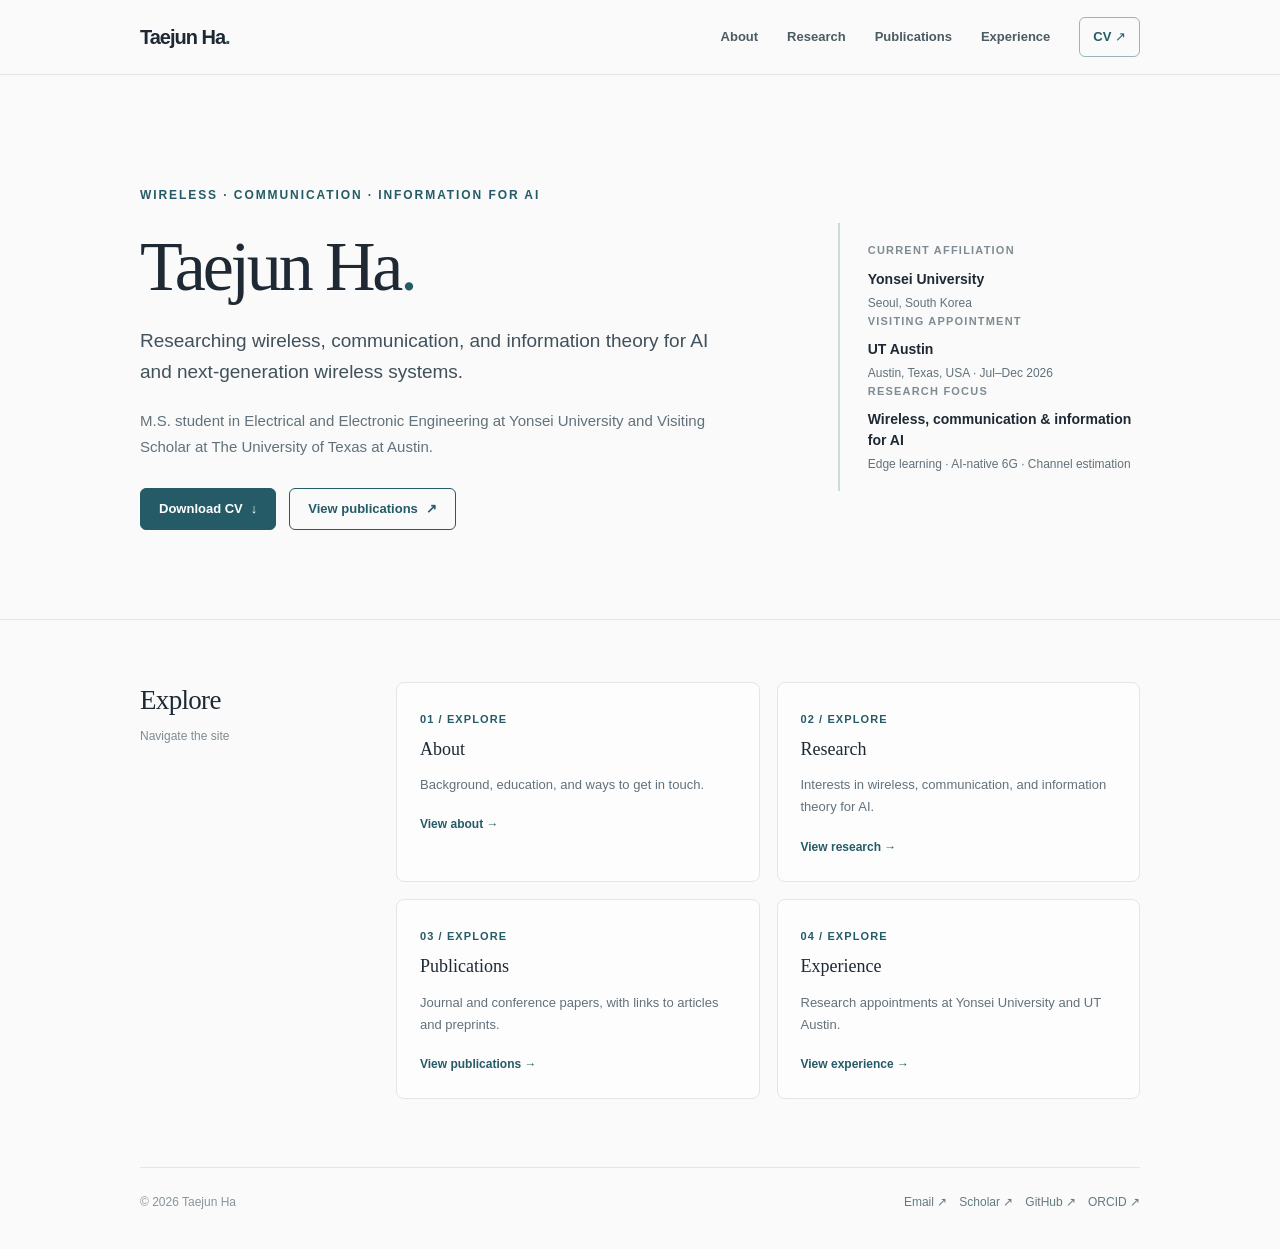
==== commit c03c8b22: "List all publications and reframe research interests Publications - publications.html now lists ever" ====
--- a/index.html
+++ b/index.html
@@ -3,7 +3,7 @@
 <head>
   <meta charset="utf-8">
   <meta name="viewport" content="width=device-width, initial-scale=1">
-  <meta name="description" content="Academic homepage of Taejun Ha: research, international publications, experience and CV.">
+  <meta name="description" content="Academic homepage of Taejun Ha: research, publications, experience and CV.">
   <meta name="theme-color" content="#f9faf9">
   <title>Home | Taejun Ha</title>
   <link rel="canonical" href="https://tj-ha.github.io/">
@@ -27,9 +27,9 @@
   <main id="main">
 <section class="hero container" id="top" aria-labelledby="hero-title">
       <div>
-        <p class="eyebrow">Wireless Communications · Machine Learning</p>
+        <p class="eyebrow">Wireless · Communication · Information for AI</p>
         <h1 id="hero-title">Taejun Ha<span style="color:var(--accent)">.</span></h1>
-        <p class="lead">Researching intelligent signal processing for next-generation wireless systems.</p>
+        <p class="lead">Researching wireless, communication, and information theory for AI and next-generation wireless systems.</p>
         <p class="hero-desc">M.S. student in Electrical and Electronic Engineering at Yonsei University and Visiting Scholar at The University of Texas at Austin.</p>
         <div class="actions">
           <a class="btn btn-main" href="assets/Taejun_Ha_CV_public.pdf" download="Taejun_Ha_CV.pdf">Download CV <span aria-hidden="true">↓</span></a>
@@ -47,7 +47,7 @@
         </div>
         <div>
           <p class="aside-label">Research focus</p>
-          <p class="aside-value">AI for wireless physical layers<span class="aside-sub">Channel estimation · MIMO · 6G</span></p>
+          <p class="aside-value">Wireless, communication &amp; information for AI<span class="aside-sub">Edge learning · AI-native 6G · Channel estimation</span></p>
         </div>
       </aside>
     </section>
@@ -68,7 +68,7 @@
             <a href="research.html">
               <span class="feature-index">02 / EXPLORE</span>
               <h3>Research</h3>
-              <p>Current interests in model-based learning and wireless communications.</p>
+              <p>Interests in wireless, communication, and information theory for AI.</p>
               <span class="feature-action">View research →</span>
             </a>
           </article>
@@ -76,7 +76,7 @@
             <a href="publications.html">
               <span class="feature-index">03 / EXPLORE</span>
               <h3>Publications</h3>
-              <p>International journal and conference papers, with links to articles and preprints.</p>
+              <p>Journal and conference papers, with links to articles and preprints.</p>
               <span class="feature-action">View publications →</span>
             </a>
           </article>
